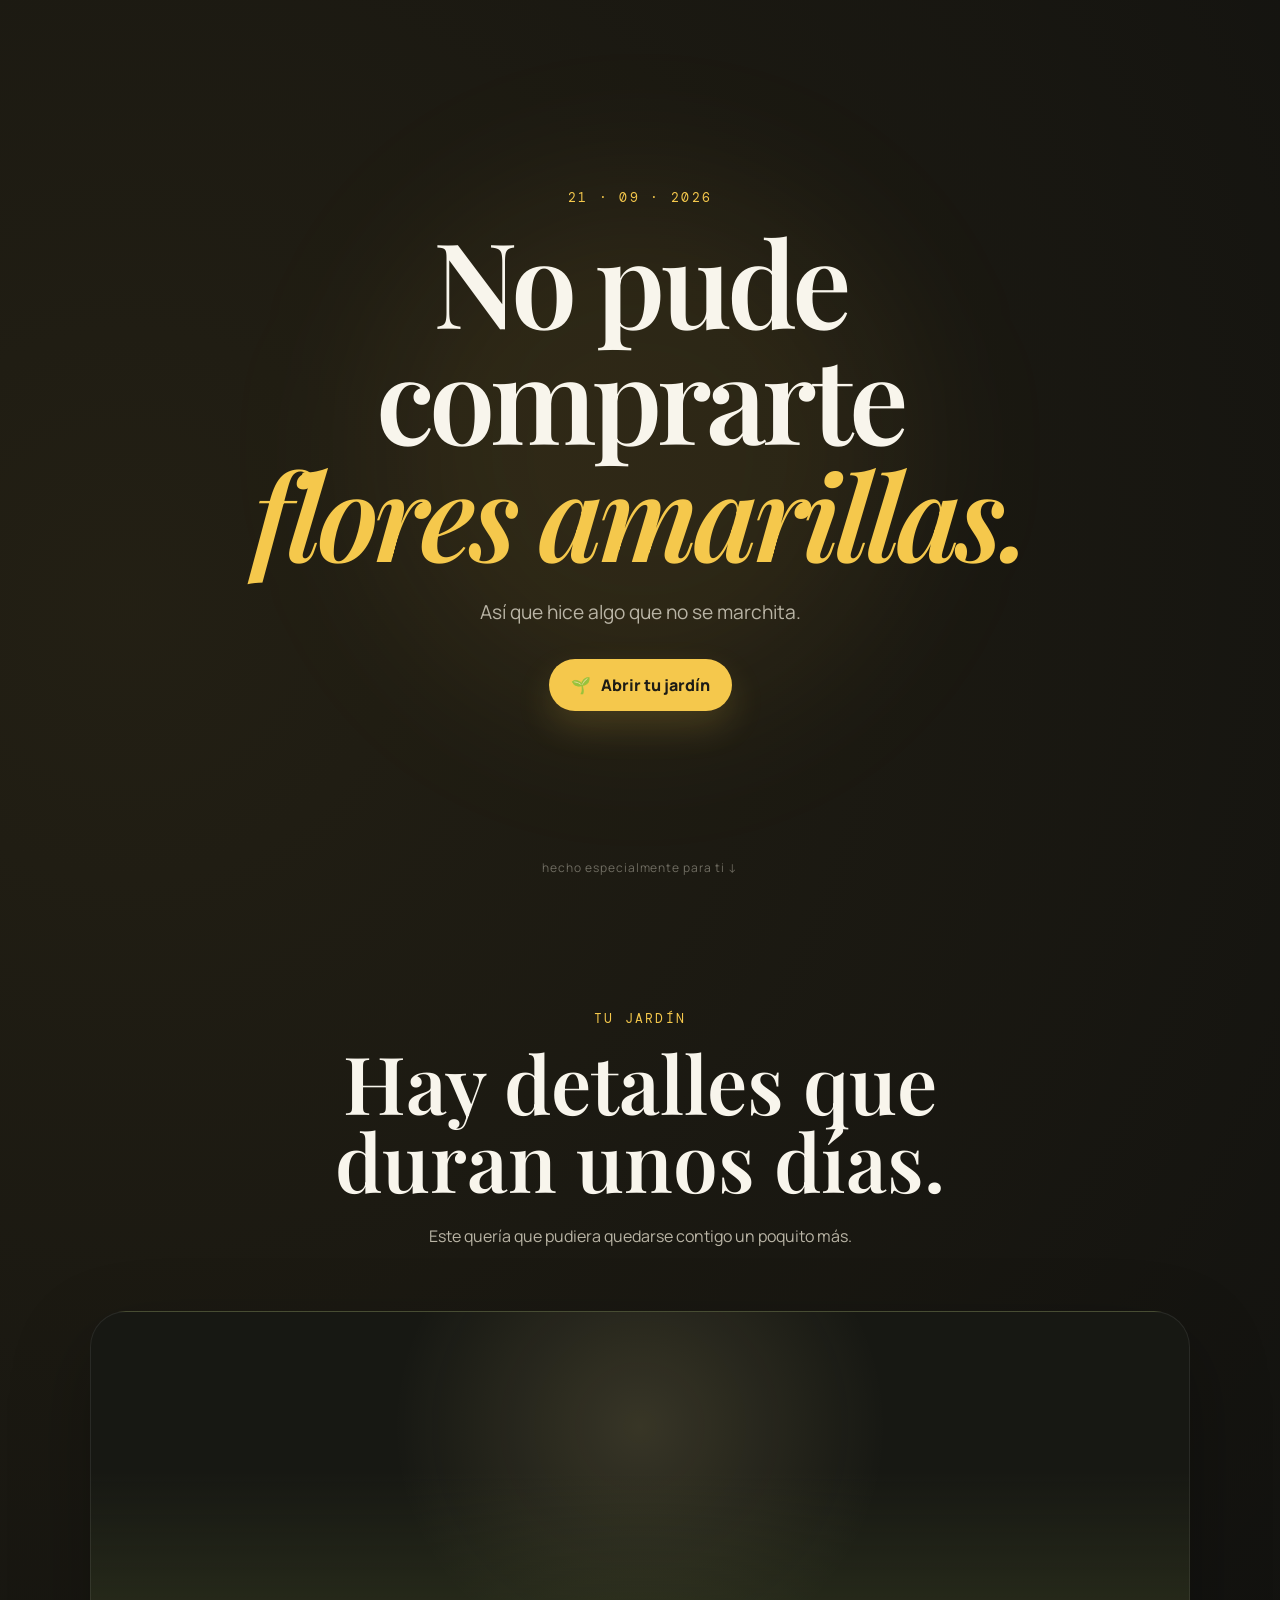
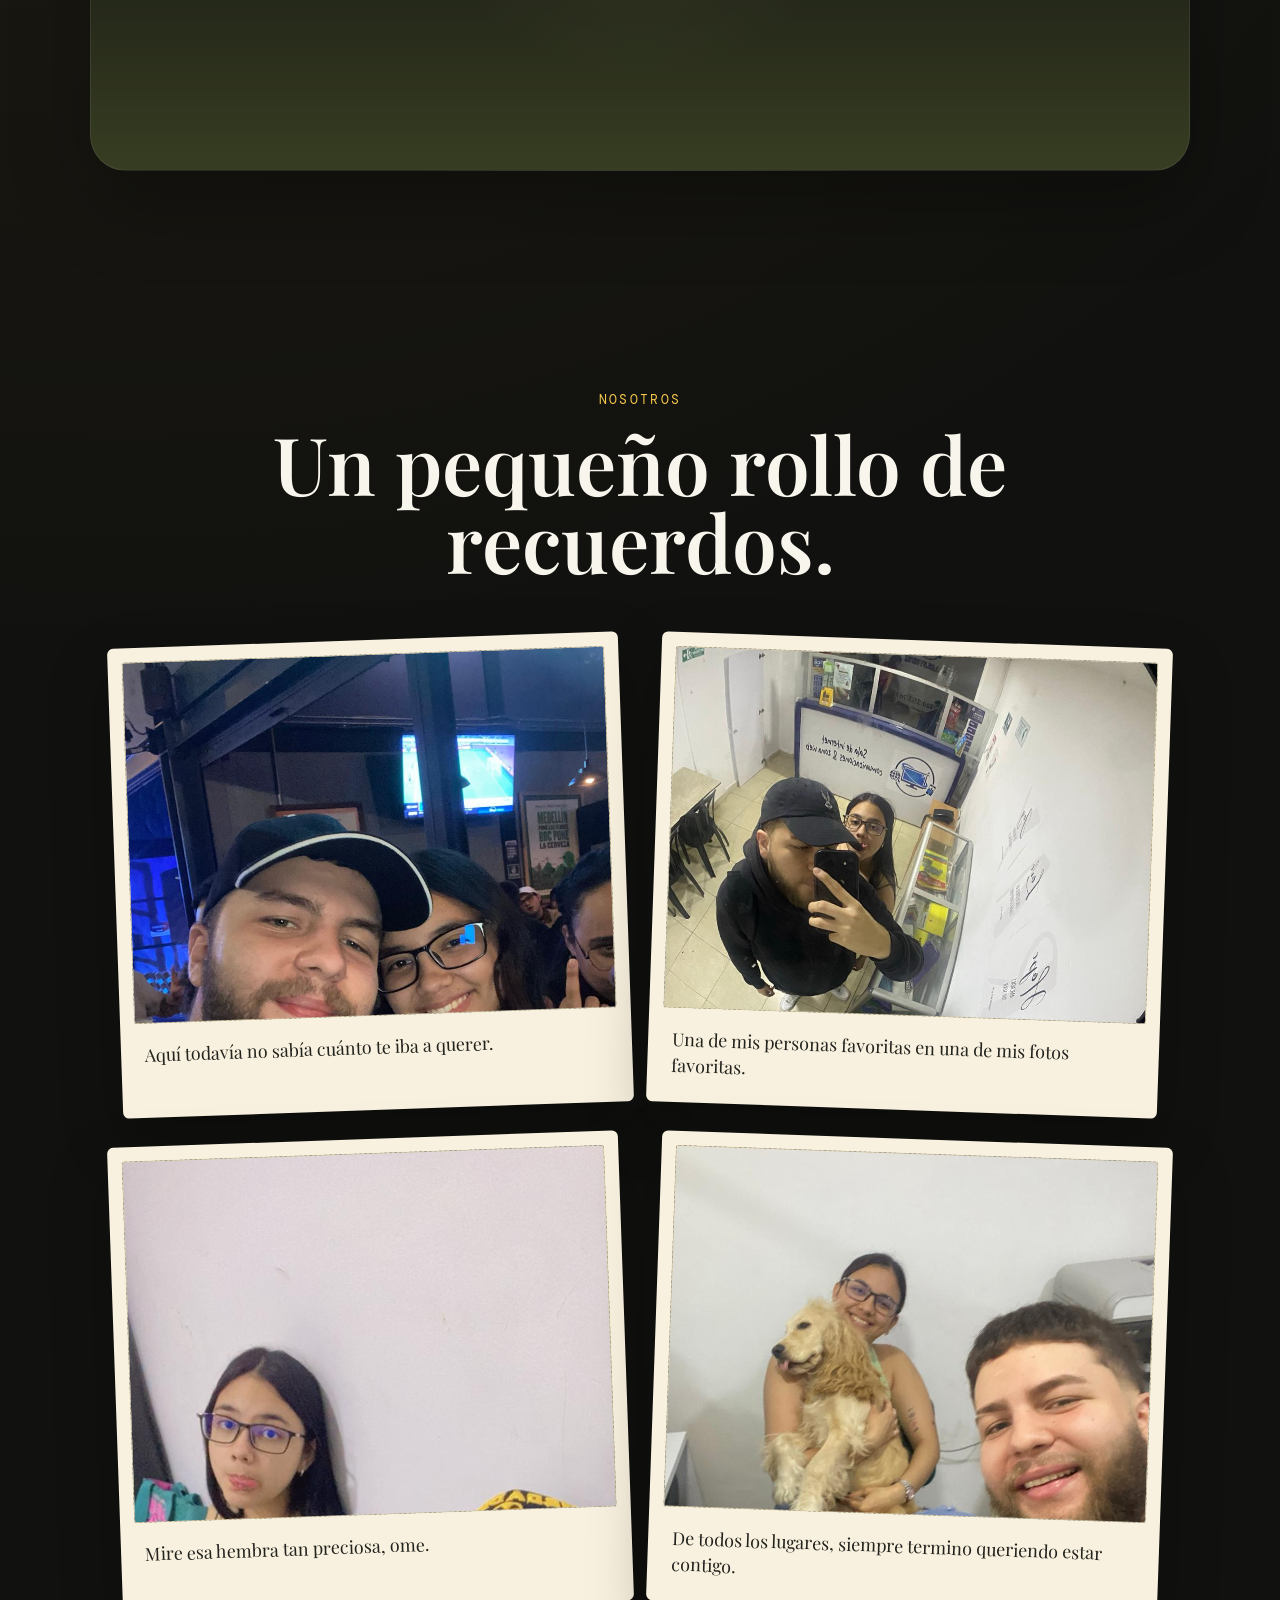
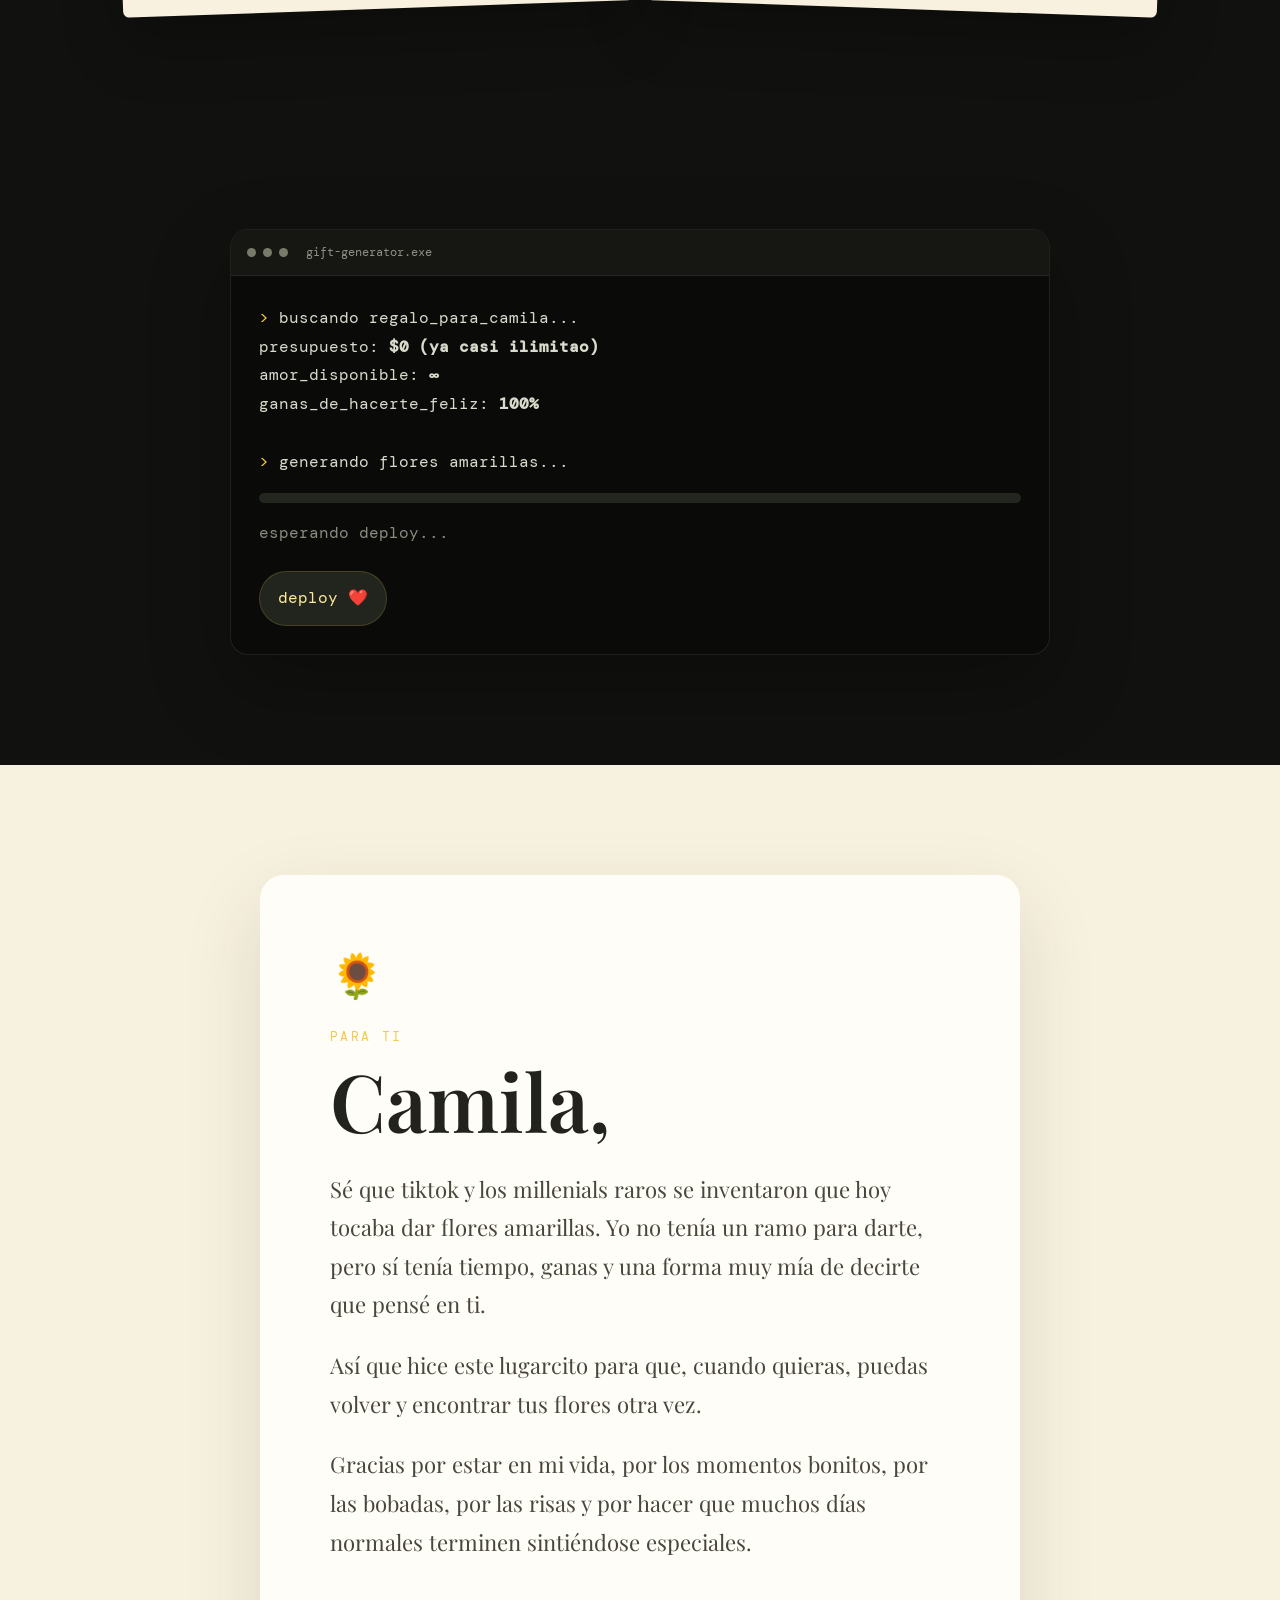
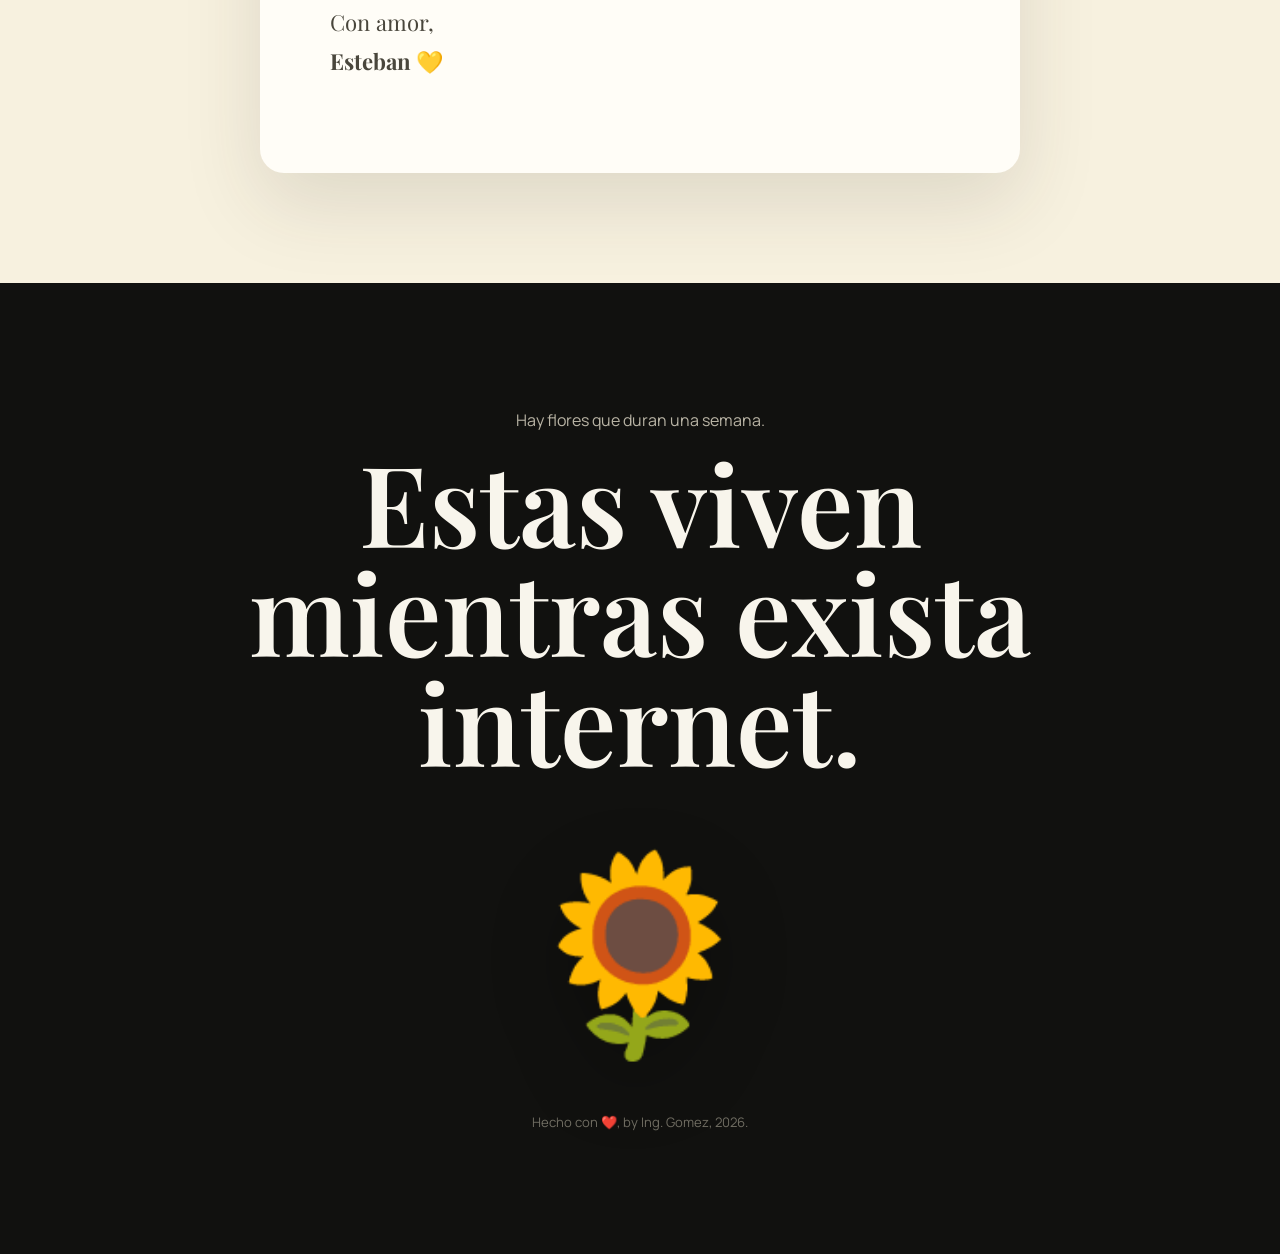
==== camila/index.html @ bd74dd11 "added gift xd" ====
<!DOCTYPE html>
<html lang="es">
<head>
  <meta charset="UTF-8" />
  <meta name="viewport" content="width=device-width, initial-scale=1.0" />
  <meta name="theme-color" content="#121212" />
  <title>Para Mi Amor 🌻</title>
  <meta name="description" content="Un pequeño jardín que nunca se marchita." />
  <link rel="stylesheet" href="./styles.css" />
</head>
<body>
  <main>
    <section class="hero" id="hero">
      <div class="hero__glow"></div>

      <div class="hero__content">
        <p class="eyebrow">21 · 09 · 2026</p>
        <h1>
          No pude comprarte<br />
          <span>flores amarillas.</span>
        </h1>

        <p class="hero__copy">
          Así que hice algo que no se marchita.
        </p>

        <button class="primary-button" id="openGardenButton">
          <span>🌱</span>
          Abrir tu jardín
        </button>
      </div>

      <div class="scroll-hint">hecho especialmente para ti ↓</div>
    </section>

    <section class="garden-section hidden-section" id="gardenSection">
      <div class="section-heading">
        <p class="eyebrow">TU JARDÍN</p>
        <h2>Hay detalles que duran unos días.</h2>
        <p>Este quería que pudiera quedarse contigo un poquito más.</p>
      </div>

      <div class="garden" id="garden"></div>
    </section>

    <section class="gallery-section hidden-section">
      <div class="section-heading">
        <p class="eyebrow">NOSOTROS</p>
        <h2>Un pequeño rollo de recuerdos.</h2>
      </div>

      <div class="photo-grid">
        <article class="polaroid tilt-left">
          <div class="photo-placeholder">
            <img src="./images/WhatsApp Image 2026-09-21 at 19.31.18 (7).jpeg" alt="Camila y Esteban">
          </div>
          <p>Aquí todavía no sabía cuánto te iba a querer.</p>
        </article>

        <article class="polaroid tilt-right">
          <div class="photo-placeholder">
            <img src="./images/WhatsApp Image 2026-09-21 at 19.31.18 (2).jpeg" alt="Camila y Esteban">
          </div>
          <p>Una de mis personas favoritas en una de mis fotos favoritas.</p>
        </article>

        <article class="polaroid tilt-left">
          <div class="photo-placeholder">

            <img src="./images/WhatsApp Image 2026-09-21 at 19.31.18.jpeg" alt="Camila y Esteban">
          </div>
          <p>Mire esa hembra tan preciosa, ome.</p>
        </article>

        <article class="polaroid tilt-right">
          <div class="photo-placeholder">
            <img src="./images/WhatsApp Image 2026-09-21 at 19.31.18 (4).jpeg" alt="Camila y Esteban">
          </div>
          <p>De todos los lugares, siempre termino queriendo estar contigo.</p>
        </article>
      </div>
    </section>

    <section class="terminal-section hidden-section">
      <div class="terminal-card">
        <div class="terminal-bar">
          <div class="terminal-dots">
            <span></span><span></span><span></span>
          </div>
          <p>gift-generator.exe</p>
        </div>

        <div class="terminal-body">
          <p><span class="prompt">&gt;</span> buscando regalo_para_camila...</p>
          <p>presupuesto: <strong>$0 (ya casi ilimitao)</strong></p>
          <p>amor_disponible: <strong>∞</strong></p>
          <p>ganas_de_hacerte_feliz: <strong>100%</strong></p>
          <br />
          <p><span class="prompt">&gt;</span> generando flores amarillas...</p>

          <div class="progress-track">
            <div class="progress-bar" id="progressBar"></div>
          </div>

          <p id="terminalResult" class="terminal-result">esperando deploy...</p>

          <button class="deploy-button" id="deployButton">deploy ❤️</button>
        </div>
      </div>
    </section>

    <section class="letter-section hidden-section">
      <div class="letter">
        <span class="letter__flower">🌻</span>
        <p class="eyebrow">PARA TI</p>
        <h2>Camila,</h2>

        <p>
          Sé que tiktok y los millenials raros se inventaron que hoy tocaba dar flores amarillas.
          Yo no tenía un ramo para darte, pero sí tenía tiempo, ganas
          y una forma muy mía de decirte que pensé en ti.
        </p>

        <p>
          Así que hice este lugarcito para que, cuando quieras,
          puedas volver y encontrar tus flores otra vez.
        </p>

        <p>
          Gracias por estar en mi vida, por los momentos bonitos,
          por las bobadas, por las risas y por hacer que muchos días
          normales terminen sintiéndose especiales.
        </p>

        <p class="letter__ending">
          Con amor,<br />
          <strong>Esteban 💛</strong>
        </p>
      </div>
    </section>

    <section class="final-section hidden-section" id="finalSection">
      <div class="final-card">
        <p>Hay flores que duran una semana.</p>
        <h2>Estas viven mientras exista internet.</h2>
        <div class="giant-flower">🌻</div>
        <p class="final-small">
          Hecho con ❤️, by Ing. Gomez, 2026. <br />
        </p>
      </div>
    </section>
  </main>

  <div class="petal-layer" id="petalLayer" aria-hidden="true"></div>

  <script src="./script.js"></script>
</body>
</html>
---- camila/styles.css ----
@import url("https://fonts.googleapis.com/css2?family=DM+Mono:wght@300;400;500&family=Playfair+Display:ital,wght@0,600;1,600&family=Manrope:wght@400;500;600;700&display=swap");

:root {
  --background: #11110f;
  --surface: #191915;
  --cream: #f7f1df;
  --yellow: #f5c84c;
  --yellow-soft: #ffe89c;
  --olive: #5d6340;
  --text: #f8f5ec;
  --muted: #b9b4a5;
  --dark-text: #23231e;
  --border: rgba(255, 255, 255, 0.08);
  --shadow: 0 30px 80px rgba(0, 0, 0, 0.28);
}

* {
  box-sizing: border-box;
}

html {
  scroll-behavior: smooth;
}

body {
  margin: 0;
  background:
    radial-gradient(circle at 10% 10%, rgba(245, 200, 76, 0.08), transparent 30%),
    var(--background);
  color: var(--text);
  font-family: "Manrope", sans-serif;
  overflow-x: hidden;
}

button,
input,
textarea {
  font: inherit;
}

button {
  cursor: pointer;
}

main {
  width: 100%;
}

section {
  position: relative;
}

.hero {
  min-height: 100svh;
  display: grid;
  place-items: center;
  padding: 32px 20px;
  overflow: hidden;
}

.hero__glow {
  position: absolute;
  width: 520px;
  height: 520px;
  border-radius: 50%;
  background: rgba(245, 200, 76, 0.08);
  filter: blur(80px);
  animation: pulseGlow 5s ease-in-out infinite;
}

.hero__content {
  position: relative;
  z-index: 2;
  width: min(850px, 100%);
  text-align: center;
}

.eyebrow {
  margin: 0 0 16px;
  font-family: "DM Mono", monospace;
  font-size: 0.8rem;
  letter-spacing: 0.18em;
  color: var(--yellow);
}

.hero h1,
.section-heading h2,
.letter h2,
.final-card h2 {
  margin: 0;
  font-family: "Playfair Display", serif;
  font-weight: 600;
  line-height: 0.98;
}

.hero h1 {
  font-size: clamp(3.1rem, 11vw, 7.4rem);
  letter-spacing: -0.04em;
}

.hero h1 span {
  color: var(--yellow);
  font-style: italic;
}

.hero__copy {
  max-width: 540px;
  margin: 28px auto 34px;
  color: var(--muted);
  font-size: clamp(1rem, 2.4vw, 1.2rem);
}

.primary-button,
.deploy-button {
  border: 0;
  border-radius: 999px;
  transition: transform 180ms ease, box-shadow 180ms ease;
}

.primary-button {
  display: inline-flex;
  align-items: center;
  gap: 10px;
  padding: 15px 22px;
  background: var(--yellow);
  color: #1d1c16;
  font-weight: 800;
  box-shadow: 0 16px 35px rgba(245, 200, 76, 0.16);
}

.primary-button:hover,
.deploy-button:hover {
  transform: translateY(-2px);
}

.scroll-hint {
  position: absolute;
  bottom: 24px;
  left: 50%;
  transform: translateX(-50%);
  width: max-content;
  font-size: 0.75rem;
  color: #6f6c61;
  letter-spacing: 0.08em;
}

.hidden-section {
  opacity: 0;
  transform: translateY(30px);
  transition: opacity 900ms ease, transform 900ms ease;
}

.hidden-section.visible {
  opacity: 1;
  transform: translateY(0);
}

.garden-section,
.gallery-section,
.terminal-section,
.letter-section,
.final-section {
  padding: 110px 20px;
}

.section-heading {
  width: min(760px, 100%);
  margin: 0 auto 60px;
  text-align: center;
}

.section-heading h2 {
  font-size: clamp(2.4rem, 7vw, 5rem);
}

.section-heading p:last-child {
  margin: 22px auto 0;
  max-width: 620px;
  color: var(--muted);
  line-height: 1.8;
}

.garden {
  position: relative;
  width: min(1100px, 100%);
  min-height: 460px;
  margin: 0 auto;
  border-radius: 36px;
  overflow: hidden;
  background:
    linear-gradient(to top, rgba(66, 74, 39, 0.75), transparent 65%),
    radial-gradient(circle at center 25%, rgba(255, 232, 156, 0.14), transparent 38%),
    #171813;
  border: 1px solid var(--border);
  box-shadow: var(--shadow);
}

.flower {
  position: absolute;
  bottom: -18px;
  display: flex;
  flex-direction: column;
  align-items: center;
  transform-origin: bottom center;
  animation: flowerRise 1.1s cubic-bezier(0.18, 0.89, 0.32, 1.28) both;
}

.flower__head {
  font-size: clamp(2rem, 5vw, 4rem);
  filter: drop-shadow(0 10px 12px rgba(0, 0, 0, 0.25));
  animation: sway 3.5s ease-in-out infinite;
}

.flower__stem {
  width: 4px;
  height: var(--stem-height);
  margin-top: -7px;
  border-radius: 999px;
  background: linear-gradient(#768347, #3f4927);
}

.photo-grid {
  width: min(1050px, 100%);
  margin: 0 auto;
  display: grid;
  grid-template-columns: repeat(2, minmax(0, 1fr));
  gap: 28px;
}

.polaroid {
  background: #f8f1df;
  color: var(--dark-text);
  padding: 14px 14px 24px;
  border-radius: 6px;
  box-shadow: 0 25px 60px rgba(0, 0, 0, 0.25);
  transition: transform 220ms ease;
}

.polaroid:hover {
  transform: rotate(0deg) translateY(-7px);
}

.tilt-left {
  transform: rotate(-2deg);
}

.tilt-right {
  transform: rotate(2deg);
}

.photo-placeholder {
  aspect-ratio: 4 / 3;
  display: grid;
  place-items: center;
  background:
    linear-gradient(135deg, rgba(245, 200, 76, 0.23), rgba(106, 112, 72, 0.16)),
    #ded8ca;
  border-radius: 3px;
  border: 1px dashed rgba(35, 35, 30, 0.25);
  overflow: hidden;
}

.photo-placeholder span {
  font-family: "DM Mono", monospace;
  color: rgba(35, 35, 30, 0.55);
}

.photo-placeholder img {
  width: 100%;
  height: 100%;
  object-fit: cover;
  display: block;
}

.polaroid p {
  margin: 18px 10px 0;
  font-family: "Playfair Display", serif;
  font-size: 1.12rem;
  line-height: 1.45;
}

.terminal-card {
  width: min(820px, 100%);
  margin: 0 auto;
  border: 1px solid rgba(255, 255, 255, 0.09);
  border-radius: 18px;
  overflow: hidden;
  background: #0a0b09;
  box-shadow: var(--shadow);
}

.terminal-bar {
  min-height: 46px;
  display: flex;
  align-items: center;
  gap: 18px;
  padding: 0 16px;
  background: #161713;
  border-bottom: 1px solid rgba(255, 255, 255, 0.07);
}

.terminal-bar p {
  margin: 0;
  font-family: "DM Mono", monospace;
  font-size: 0.75rem;
  color: #8f9187;
}

.terminal-dots {
  display: flex;
  gap: 7px;
}

.terminal-dots span {
  width: 9px;
  height: 9px;
  border-radius: 50%;
  background: #767a69;
}

.terminal-body {
  padding: 28px;
  font-family: "DM Mono", monospace;
  font-size: clamp(0.78rem, 2.4vw, 1rem);
  line-height: 1.8;
  color: #d8dbcb;
}

.terminal-body p {
  margin: 0;
}

.prompt {
  color: var(--yellow);
}

.progress-track {
  width: 100%;
  height: 10px;
  margin: 16px 0;
  border-radius: 999px;
  background: #23251f;
  overflow: hidden;
}

.progress-bar {
  width: 0;
  height: 100%;
  border-radius: inherit;
  background: linear-gradient(90deg, #9da84d, var(--yellow));
  transition: width 1.6s cubic-bezier(0.22, 1, 0.36, 1);
}

.terminal-result {
  color: #888c7d;
}

.deploy-button {
  margin-top: 24px;
  padding: 12px 18px;
  background: #22251d;
  color: var(--yellow-soft);
  border: 1px solid rgba(245, 200, 76, 0.18);
  font-family: "DM Mono", monospace;
}

.letter-section {
  background: var(--cream);
  color: var(--dark-text);
}

.letter {
  width: min(760px, 100%);
  margin: 0 auto;
  padding: clamp(34px, 7vw, 70px);
  border-radius: 24px;
  background: #fffdf7;
  box-shadow: 0 30px 80px rgba(53, 50, 40, 0.13);
}

.letter__flower {
  display: inline-block;
  font-size: 2.7rem;
  margin-bottom: 24px;
}

.letter h2 {
  margin-bottom: 30px;
  font-size: clamp(3rem, 8vw, 5rem);
}

.letter p:not(.eyebrow) {
  font-family: "Playfair Display", serif;
  font-size: clamp(1.15rem, 3vw, 1.38rem);
  line-height: 1.75;
  color: #49463c;
}

.letter__ending {
  margin-top: 42px;
}

.final-section {
  min-height: 85svh;
  display: grid;
  place-items: center;
}

.final-card {
  width: min(900px, 100%);
  text-align: center;
}

.final-card > p:first-child {
  color: var(--muted);
}

.final-card h2 {
  margin: 14px auto 0;
  max-width: 800px;
  font-size: clamp(3rem, 9vw, 7rem);
}

.giant-flower {
  margin-top: 40px;
  font-size: clamp(6rem, 20vw, 12rem);
  animation: sway 4s ease-in-out infinite;
  filter: drop-shadow(0 24px 35px rgba(0, 0, 0, 0.28));
}

.final-small {
  margin-top: 34px;
  color: #716e63;
  font-size: 0.82rem;
}

.petal-layer {
  position: fixed;
  inset: 0;
  pointer-events: none;
  overflow: hidden;
  z-index: 999;
}

.petal {
  position: absolute;
  top: -40px;
  font-size: 1.5rem;
  animation: petalFall linear forwards;
}

@keyframes pulseGlow {
  0%, 100% {
    transform: scale(0.95);
    opacity: 0.75;
  }
  50% {
    transform: scale(1.08);
    opacity: 1;
  }
}

@keyframes flowerRise {
  from {
    transform: translateY(90px) scale(0.4);
    opacity: 0;
  }
  to {
    transform: translateY(0) scale(1);
    opacity: 1;
  }
}

@keyframes sway {
  0%, 100% {
    transform: rotate(-2deg);
  }
  50% {
    transform: rotate(3deg);
  }
}

@keyframes petalFall {
  0% {
    transform: translate3d(0, -10vh, 0) rotate(0deg);
    opacity: 0;
  }
  10% {
    opacity: 1;
  }
  100% {
    transform: translate3d(var(--drift), 110vh, 0) rotate(520deg);
    opacity: 0;
  }
}

@media (max-width: 720px) {
  .garden-section,
  .gallery-section,
  .terminal-section,
  .letter-section,
  .final-section {
    padding: 82px 16px;
  }

  .photo-grid {
    grid-template-columns: 1fr;
  }

  .garden {
    min-height: 390px;
    border-radius: 24px;
  }

  .letter {
    border-radius: 18px;
  }
}
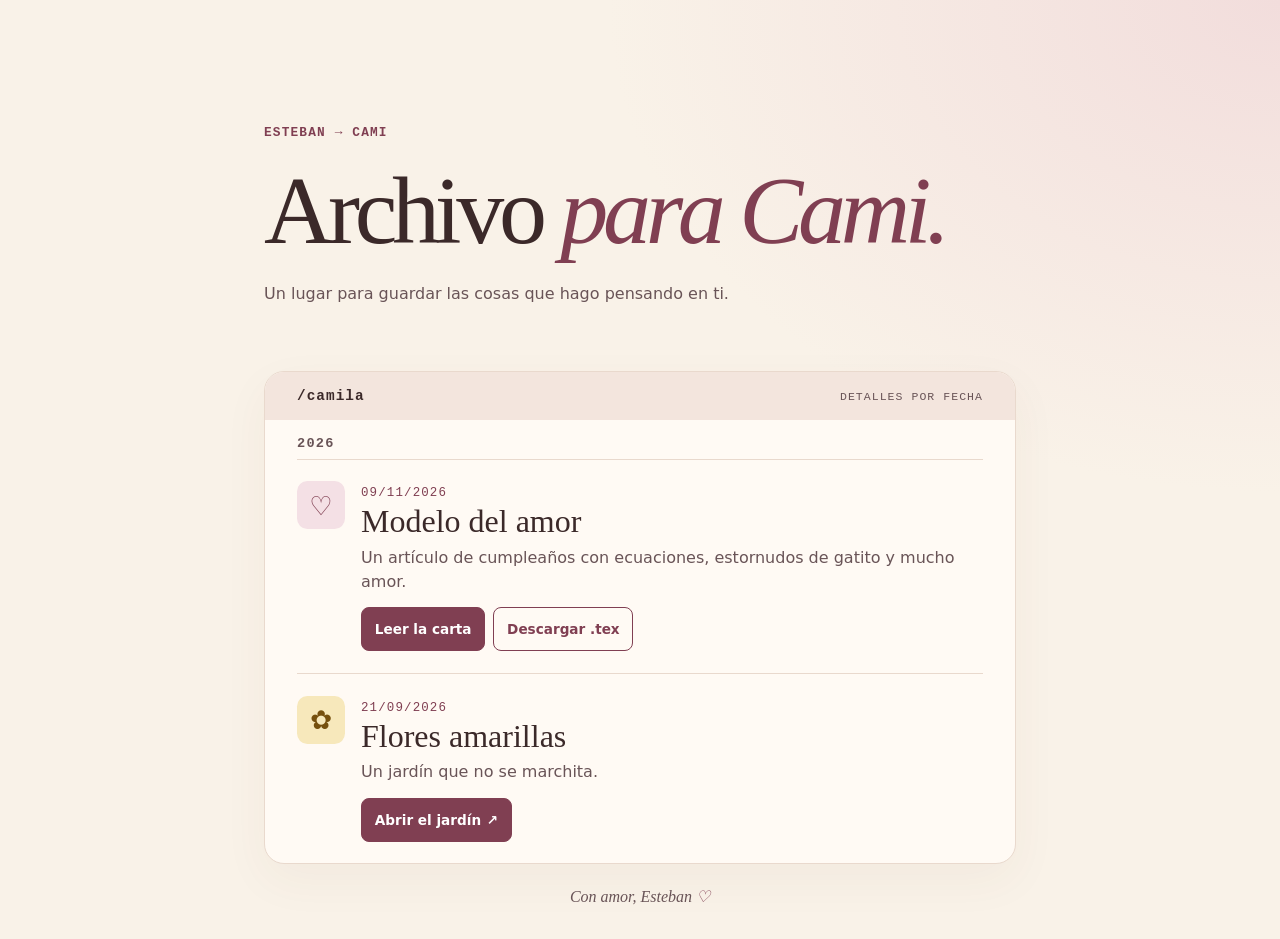
==== commit d7ccf9cf: "Create Camila gift archive and publish birthday letter" ====
--- a/camila/index.html
+++ b/camila/index.html
@@ -1,158 +1,56 @@
-<!DOCTYPE html>
+<!doctype html>
 <html lang="es">
 <head>
-  <meta charset="UTF-8" />
-  <meta name="viewport" content="width=device-width, initial-scale=1.0" />
-  <meta name="theme-color" content="#121212" />
-  <title>Para Mi Amor 🌻</title>
-  <meta name="description" content="Un pequeño jardín que nunca se marchita." />
-  <link rel="stylesheet" href="./styles.css" />
+  <meta charset="utf-8">
+  <meta name="viewport" content="width=device-width, initial-scale=1">
+  <meta name="theme-color" content="#f9f2e8">
+  <meta name="description" content="Un archivo de detalles para Cami.">
+  <title>Archivo para Cami</title>
+  <link rel="stylesheet" href="./styles.css">
 </head>
 <body>
-  <main>
-    <section class="hero" id="hero">
-      <div class="hero__glow"></div>
+  <main class="archive">
+    <header class="intro">
+      <p class="eyebrow">ESTEBAN → CAMI</p>
+      <h1>Archivo <em>para Cami.</em></h1>
+      <p class="subtitle">Un lugar para guardar las cosas que hago pensando en ti.</p>
+    </header>
 
-      <div class="hero__content">
-        <p class="eyebrow">21 · 09 · 2026</p>
-        <h1>
-          No pude comprarte<br />
-          <span>flores amarillas.</span>
-        </h1>
-
-        <p class="hero__copy">
-          Así que hice algo que no se marchita.
-        </p>
-
-        <button class="primary-button" id="openGardenButton">
-          <span>🌱</span>
-          Abrir tu jardín
-        </button>
-      </div>
-
-      <div class="scroll-hint">hecho especialmente para ti ↓</div>
+    <section class="directory" aria-labelledby="directory-heading">
+      <header class="directory-header">
+        <h2 id="directory-heading">/camila</h2>
+        <span>DETALLES POR FECHA</span>
+      </header>
+      <section class="year" aria-labelledby="year-2026">
+        <h3 id="year-2026">2026</h3>
+        <ol>
+          <li class="entry">
+            <span class="entry-icon birthday" aria-hidden="true">♡</span>
+            <div class="entry-info">
+              <time datetime="2026-11-09">09/11/2026</time>
+              <h4>Modelo del amor</h4>
+              <p>Un artículo de cumpleaños con ecuaciones, estornudos de gatito y mucho amor.</p>
+              <div class="actions">
+                <a class="button" href="./birthday/2026-11-09/Modelo_del_Amor_Cami.pdf">Leer la carta</a>
+                <a class="button secondary" href="./birthday/2026-11-09/Modelo_del_Amor_Cami.tex" download>Descargar .tex</a>
+              </div>
+            </div>
+          </li>
+          <li class="entry">
+            <span class="entry-icon flowers" aria-hidden="true">✿</span>
+            <div class="entry-info">
+              <time datetime="2026-09-21">21/09/2026</time>
+              <h4>Flores amarillas</h4>
+              <p>Un jardín que no se marchita.</p>
+              <div class="actions">
+                <a class="button" href="./yellowFlowers/2026-09-21/">Abrir el jardín <span aria-hidden="true">↗</span></a>
+              </div>
+            </div>
+          </li>
+        </ol>
+      </section>
     </section>
-
-    <section class="garden-section hidden-section" id="gardenSection">
-      <div class="section-heading">
-        <p class="eyebrow">TU JARDÍN</p>
-        <h2>Hay detalles que duran unos días.</h2>
-        <p>Este quería que pudiera quedarse contigo un poquito más.</p>
-      </div>
-
-      <div class="garden" id="garden"></div>
-    </section>
-
-    <section class="gallery-section hidden-section">
-      <div class="section-heading">
-        <p class="eyebrow">NOSOTROS</p>
-        <h2>Un pequeño rollo de recuerdos.</h2>
-      </div>
-
-      <div class="photo-grid">
-        <article class="polaroid tilt-left">
-          <div class="photo-placeholder">
-            <img src="./images/WhatsApp Image 2026-09-21 at 19.31.18 (7).jpeg" alt="Camila y Esteban">
-          </div>
-          <p>Aquí todavía no sabía cuánto te iba a querer.</p>
-        </article>
-
-        <article class="polaroid tilt-right">
-          <div class="photo-placeholder">
-            <img src="./images/WhatsApp Image 2026-09-21 at 19.31.18 (2).jpeg" alt="Camila y Esteban">
-          </div>
-          <p>Una de mis personas favoritas en una de mis fotos favoritas.</p>
-        </article>
-
-        <article class="polaroid tilt-left">
-          <div class="photo-placeholder">
-
-            <img src="./images/WhatsApp Image 2026-09-21 at 19.31.18.jpeg" alt="Camila y Esteban">
-          </div>
-          <p>Mire esa hembra tan preciosa, ome.</p>
-        </article>
-
-        <article class="polaroid tilt-right">
-          <div class="photo-placeholder">
-            <img src="./images/WhatsApp Image 2026-09-21 at 19.31.18 (4).jpeg" alt="Camila y Esteban">
-          </div>
-          <p>De todos los lugares, siempre termino queriendo estar contigo.</p>
-        </article>
-      </div>
-    </section>
-
-    <section class="terminal-section hidden-section">
-      <div class="terminal-card">
-        <div class="terminal-bar">
-          <div class="terminal-dots">
-            <span></span><span></span><span></span>
-          </div>
-          <p>gift-generator.exe</p>
-        </div>
-
-        <div class="terminal-body">
-          <p><span class="prompt">&gt;</span> buscando regalo_para_camila...</p>
-          <p>presupuesto: <strong>$0 (ya casi ilimitao)</strong></p>
-          <p>amor_disponible: <strong>∞</strong></p>
-          <p>ganas_de_hacerte_feliz: <strong>100%</strong></p>
-          <br />
-          <p><span class="prompt">&gt;</span> generando flores amarillas...</p>
-
-          <div class="progress-track">
-            <div class="progress-bar" id="progressBar"></div>
-          </div>
-
-          <p id="terminalResult" class="terminal-result">esperando deploy...</p>
-
-          <button class="deploy-button" id="deployButton">deploy ❤️</button>
-        </div>
-      </div>
-    </section>
-
-    <section class="letter-section hidden-section">
-      <div class="letter">
-        <span class="letter__flower">🌻</span>
-        <p class="eyebrow">PARA TI</p>
-        <h2>Camila,</h2>
-
-        <p>
-          Sé que tiktok y los millenials raros se inventaron que hoy tocaba dar flores amarillas.
-          Yo no tenía un ramo para darte, pero sí tenía tiempo, ganas
-          y una forma muy mía de decirte que pensé en ti.
-        </p>
-
-        <p>
-          Así que hice este lugarcito para que, cuando quieras,
-          puedas volver y encontrar tus flores otra vez.
-        </p>
-
-        <p>
-          Gracias por estar en mi vida, por los momentos bonitos,
-          por las bobadas, por las risas y por hacer que muchos días
-          normales terminen sintiéndose especiales.
-        </p>
-
-        <p class="letter__ending">
-          Con amor,<br />
-          <strong>Esteban 💛</strong>
-        </p>
-      </div>
-    </section>
-
-    <section class="final-section hidden-section" id="finalSection">
-      <div class="final-card">
-        <p>Hay flores que duran una semana.</p>
-        <h2>Estas viven mientras exista internet.</h2>
-        <div class="giant-flower">🌻</div>
-        <p class="final-small">
-          Hecho con ❤️, by Ing. Gomez, 2026. <br />
-        </p>
-      </div>
-    </section>
+    <footer>Con amor, Esteban <span aria-hidden="true">♡</span></footer>
   </main>
-
-  <div class="petal-layer" id="petalLayer" aria-hidden="true"></div>
-
-  <script src="./script.js"></script>
 </body>
 </html>
--- a/camila/styles.css
+++ b/camila/styles.css
@@ -1,518 +1,115 @@
-@import url("https://fonts.googleapis.com/css2?family=DM+Mono:wght@300;400;500&family=Playfair+Display:ital,wght@0,600;1,600&family=Manrope:wght@400;500;600;700&display=swap");
-
 :root {
-  --background: #11110f;
-  --surface: #191915;
-  --cream: #f7f1df;
-  --yellow: #f5c84c;
-  --yellow-soft: #ffe89c;
-  --olive: #5d6340;
-  --text: #f8f5ec;
-  --muted: #b9b4a5;
-  --dark-text: #23231e;
-  --border: rgba(255, 255, 255, 0.08);
-  --shadow: 0 30px 80px rgba(0, 0, 0, 0.28);
+  color-scheme: light;
+  font-family: system-ui, sans-serif;
+  color: #3b2929;
+  background: #f9f2e8;
+  --accent: #803f52;
+  --muted: #695457;
+  --line: #e9d9cd;
 }
 
-* {
-  box-sizing: border-box;
-}
-
-html {
-  scroll-behavior: smooth;
-}
+* { box-sizing: border-box; }
 
 body {
   margin: 0;
-  background:
-    radial-gradient(circle at 10% 10%, rgba(245, 200, 76, 0.08), transparent 30%),
-    var(--background);
-  color: var(--text);
-  font-family: "Manrope", sans-serif;
-  overflow-x: hidden;
+  background: radial-gradient(ellipse at top right, #f2dddc, transparent 42rem);
 }
 
-button,
-input,
-textarea {
-  font: inherit;
+.archive {
+  max-width: 53rem;
+  margin: auto;
+  padding: clamp(3rem, 9vw, 7rem) clamp(1rem, 5vw, 3rem) 2rem;
 }
 
-button {
-  cursor: pointer;
+.intro { margin-bottom: clamp(2rem, 6vw, 4rem); }
+
+.eyebrow,
+.directory-header,
+time,
+.year h3 {
+  font-family: ui-monospace, Consolas, monospace;
+  letter-spacing: .09em;
 }
 
-main {
-  width: 100%;
+.eyebrow, time { color: var(--accent); }
+.eyebrow { font-size: .8rem; font-weight: 700; }
+
+h1 {
+  margin: .25em 0;
+  font: 400 clamp(2.8rem, 9vw, 6rem)/.98 Georgia, serif;
+  letter-spacing: -.055em;
 }
 
-section {
-  position: relative;
+h1 em { color: var(--accent); }
+
+.subtitle { color: var(--muted); line-height: 1.55; }
+
+.directory {
+  overflow: hidden;
+  border: 1px solid var(--line);
+  border-radius: 1.25rem;
+  background: #fffaf4;
+  box-shadow: 0 1rem 3rem #663e2b0c;
 }
 
-.hero {
-  min-height: 100svh;
+.directory-header {
+  display: flex;
+  align-items: baseline;
+  flex-wrap: wrap;
+  gap: .4rem 1rem;
+  justify-content: space-between;
+  padding: 1rem clamp(1rem, 4vw, 2rem);
+  background: #f3e5dd;
+  color: var(--muted);
+  font-size: .72rem;
+}
+
+.directory-header h2 { margin: 0; font-size: .9rem; color: #3b2929; }
+.year { padding: 1rem clamp(1rem, 4vw, 2rem) 0; }
+.year h3 { margin: 0; color: var(--muted); font-size: .85rem; }
+.year ol { list-style: none; padding: 0; margin: .5rem 0 0; }
+
+.entry {
+  display: grid;
+  grid-template-columns: auto minmax(0, 1fr);
+  gap: clamp(.65rem, 3vw, 1rem);
+  padding: 1.35rem 0;
+  border-top: 1px solid var(--line);
+}
+
+.entry-icon {
   display: grid;
   place-items: center;
-  padding: 32px 20px;
-  overflow: hidden;
+  width: clamp(2rem, 8vw, 3rem);
+  aspect-ratio: 1;
+  border-radius: .65rem;
+  font-size: clamp(1.2rem, 4vw, 1.65rem);
 }
 
-.hero__glow {
-  position: absolute;
-  width: 520px;
-  height: 520px;
-  border-radius: 50%;
-  background: rgba(245, 200, 76, 0.08);
-  filter: blur(80px);
-  animation: pulseGlow 5s ease-in-out infinite;
+.birthday { background: #f4e0e5; color: #803f52; }
+.flowers { background: #f7e8bb; color: #76500e; }
+time { font-size: .78rem; }
+.entry h4 { font: 400 clamp(1.55rem, 5vw, 2rem)/1.1 Georgia, serif; margin: .25rem 0; }
+.entry p { color: var(--muted); margin: .4rem 0 .85rem; line-height: 1.5; }
+.actions { display: flex; flex-wrap: wrap; gap: .5rem; }
+
+.button {
+  display: inline-flex;
+  align-items: center;
+  gap: .4em;
+  min-height: 2.75rem;
+  padding: .45rem .8rem;
+  border: 1px solid var(--accent);
+  border-radius: .5rem;
+  background: var(--accent);
+  color: white;
+  font-size: .85rem;
+  font-weight: 650;
+  text-decoration: none;
 }
 
-.hero__content {
-  position: relative;
-  z-index: 2;
-  width: min(850px, 100%);
-  text-align: center;
-}
-
-.eyebrow {
-  margin: 0 0 16px;
-  font-family: "DM Mono", monospace;
-  font-size: 0.8rem;
-  letter-spacing: 0.18em;
-  color: var(--yellow);
-}
-
-.hero h1,
-.section-heading h2,
-.letter h2,
-.final-card h2 {
-  margin: 0;
-  font-family: "Playfair Display", serif;
-  font-weight: 600;
-  line-height: 0.98;
-}
-
-.hero h1 {
-  font-size: clamp(3.1rem, 11vw, 7.4rem);
-  letter-spacing: -0.04em;
-}
-
-.hero h1 span {
-  color: var(--yellow);
-  font-style: italic;
-}
-
-.hero__copy {
-  max-width: 540px;
-  margin: 28px auto 34px;
-  color: var(--muted);
-  font-size: clamp(1rem, 2.4vw, 1.2rem);
-}
-
-.primary-button,
-.deploy-button {
-  border: 0;
-  border-radius: 999px;
-  transition: transform 180ms ease, box-shadow 180ms ease;
-}
-
-.primary-button {
-  display: inline-flex;
-  align-items: center;
-  gap: 10px;
-  padding: 15px 22px;
-  background: var(--yellow);
-  color: #1d1c16;
-  font-weight: 800;
-  box-shadow: 0 16px 35px rgba(245, 200, 76, 0.16);
-}
-
-.primary-button:hover,
-.deploy-button:hover {
-  transform: translateY(-2px);
-}
-
-.scroll-hint {
-  position: absolute;
-  bottom: 24px;
-  left: 50%;
-  transform: translateX(-50%);
-  width: max-content;
-  font-size: 0.75rem;
-  color: #6f6c61;
-  letter-spacing: 0.08em;
-}
-
-.hidden-section {
-  opacity: 0;
-  transform: translateY(30px);
-  transition: opacity 900ms ease, transform 900ms ease;
-}
-
-.hidden-section.visible {
-  opacity: 1;
-  transform: translateY(0);
-}
-
-.garden-section,
-.gallery-section,
-.terminal-section,
-.letter-section,
-.final-section {
-  padding: 110px 20px;
-}
-
-.section-heading {
-  width: min(760px, 100%);
-  margin: 0 auto 60px;
-  text-align: center;
-}
-
-.section-heading h2 {
-  font-size: clamp(2.4rem, 7vw, 5rem);
-}
-
-.section-heading p:last-child {
-  margin: 22px auto 0;
-  max-width: 620px;
-  color: var(--muted);
-  line-height: 1.8;
-}
-
-.garden {
-  position: relative;
-  width: min(1100px, 100%);
-  min-height: 460px;
-  margin: 0 auto;
-  border-radius: 36px;
-  overflow: hidden;
-  background:
-    linear-gradient(to top, rgba(66, 74, 39, 0.75), transparent 65%),
-    radial-gradient(circle at center 25%, rgba(255, 232, 156, 0.14), transparent 38%),
-    #171813;
-  border: 1px solid var(--border);
-  box-shadow: var(--shadow);
-}
-
-.flower {
-  position: absolute;
-  bottom: -18px;
-  display: flex;
-  flex-direction: column;
-  align-items: center;
-  transform-origin: bottom center;
-  animation: flowerRise 1.1s cubic-bezier(0.18, 0.89, 0.32, 1.28) both;
-}
-
-.flower__head {
-  font-size: clamp(2rem, 5vw, 4rem);
-  filter: drop-shadow(0 10px 12px rgba(0, 0, 0, 0.25));
-  animation: sway 3.5s ease-in-out infinite;
-}
-
-.flower__stem {
-  width: 4px;
-  height: var(--stem-height);
-  margin-top: -7px;
-  border-radius: 999px;
-  background: linear-gradient(#768347, #3f4927);
-}
-
-.photo-grid {
-  width: min(1050px, 100%);
-  margin: 0 auto;
-  display: grid;
-  grid-template-columns: repeat(2, minmax(0, 1fr));
-  gap: 28px;
-}
-
-.polaroid {
-  background: #f8f1df;
-  color: var(--dark-text);
-  padding: 14px 14px 24px;
-  border-radius: 6px;
-  box-shadow: 0 25px 60px rgba(0, 0, 0, 0.25);
-  transition: transform 220ms ease;
-}
-
-.polaroid:hover {
-  transform: rotate(0deg) translateY(-7px);
-}
-
-.tilt-left {
-  transform: rotate(-2deg);
-}
-
-.tilt-right {
-  transform: rotate(2deg);
-}
-
-.photo-placeholder {
-  aspect-ratio: 4 / 3;
-  display: grid;
-  place-items: center;
-  background:
-    linear-gradient(135deg, rgba(245, 200, 76, 0.23), rgba(106, 112, 72, 0.16)),
-    #ded8ca;
-  border-radius: 3px;
-  border: 1px dashed rgba(35, 35, 30, 0.25);
-  overflow: hidden;
-}
-
-.photo-placeholder span {
-  font-family: "DM Mono", monospace;
-  color: rgba(35, 35, 30, 0.55);
-}
-
-.photo-placeholder img {
-  width: 100%;
-  height: 100%;
-  object-fit: cover;
-  display: block;
-}
-
-.polaroid p {
-  margin: 18px 10px 0;
-  font-family: "Playfair Display", serif;
-  font-size: 1.12rem;
-  line-height: 1.45;
-}
-
-.terminal-card {
-  width: min(820px, 100%);
-  margin: 0 auto;
-  border: 1px solid rgba(255, 255, 255, 0.09);
-  border-radius: 18px;
-  overflow: hidden;
-  background: #0a0b09;
-  box-shadow: var(--shadow);
-}
-
-.terminal-bar {
-  min-height: 46px;
-  display: flex;
-  align-items: center;
-  gap: 18px;
-  padding: 0 16px;
-  background: #161713;
-  border-bottom: 1px solid rgba(255, 255, 255, 0.07);
-}
-
-.terminal-bar p {
-  margin: 0;
-  font-family: "DM Mono", monospace;
-  font-size: 0.75rem;
-  color: #8f9187;
-}
-
-.terminal-dots {
-  display: flex;
-  gap: 7px;
-}
-
-.terminal-dots span {
-  width: 9px;
-  height: 9px;
-  border-radius: 50%;
-  background: #767a69;
-}
-
-.terminal-body {
-  padding: 28px;
-  font-family: "DM Mono", monospace;
-  font-size: clamp(0.78rem, 2.4vw, 1rem);
-  line-height: 1.8;
-  color: #d8dbcb;
-}
-
-.terminal-body p {
-  margin: 0;
-}
-
-.prompt {
-  color: var(--yellow);
-}
-
-.progress-track {
-  width: 100%;
-  height: 10px;
-  margin: 16px 0;
-  border-radius: 999px;
-  background: #23251f;
-  overflow: hidden;
-}
-
-.progress-bar {
-  width: 0;
-  height: 100%;
-  border-radius: inherit;
-  background: linear-gradient(90deg, #9da84d, var(--yellow));
-  transition: width 1.6s cubic-bezier(0.22, 1, 0.36, 1);
-}
-
-.terminal-result {
-  color: #888c7d;
-}
-
-.deploy-button {
-  margin-top: 24px;
-  padding: 12px 18px;
-  background: #22251d;
-  color: var(--yellow-soft);
-  border: 1px solid rgba(245, 200, 76, 0.18);
-  font-family: "DM Mono", monospace;
-}
-
-.letter-section {
-  background: var(--cream);
-  color: var(--dark-text);
-}
-
-.letter {
-  width: min(760px, 100%);
-  margin: 0 auto;
-  padding: clamp(34px, 7vw, 70px);
-  border-radius: 24px;
-  background: #fffdf7;
-  box-shadow: 0 30px 80px rgba(53, 50, 40, 0.13);
-}
-
-.letter__flower {
-  display: inline-block;
-  font-size: 2.7rem;
-  margin-bottom: 24px;
-}
-
-.letter h2 {
-  margin-bottom: 30px;
-  font-size: clamp(3rem, 8vw, 5rem);
-}
-
-.letter p:not(.eyebrow) {
-  font-family: "Playfair Display", serif;
-  font-size: clamp(1.15rem, 3vw, 1.38rem);
-  line-height: 1.75;
-  color: #49463c;
-}
-
-.letter__ending {
-  margin-top: 42px;
-}
-
-.final-section {
-  min-height: 85svh;
-  display: grid;
-  place-items: center;
-}
-
-.final-card {
-  width: min(900px, 100%);
-  text-align: center;
-}
-
-.final-card > p:first-child {
-  color: var(--muted);
-}
-
-.final-card h2 {
-  margin: 14px auto 0;
-  max-width: 800px;
-  font-size: clamp(3rem, 9vw, 7rem);
-}
-
-.giant-flower {
-  margin-top: 40px;
-  font-size: clamp(6rem, 20vw, 12rem);
-  animation: sway 4s ease-in-out infinite;
-  filter: drop-shadow(0 24px 35px rgba(0, 0, 0, 0.28));
-}
-
-.final-small {
-  margin-top: 34px;
-  color: #716e63;
-  font-size: 0.82rem;
-}
-
-.petal-layer {
-  position: fixed;
-  inset: 0;
-  pointer-events: none;
-  overflow: hidden;
-  z-index: 999;
-}
-
-.petal {
-  position: absolute;
-  top: -40px;
-  font-size: 1.5rem;
-  animation: petalFall linear forwards;
-}
-
-@keyframes pulseGlow {
-  0%, 100% {
-    transform: scale(0.95);
-    opacity: 0.75;
-  }
-  50% {
-    transform: scale(1.08);
-    opacity: 1;
-  }
-}
-
-@keyframes flowerRise {
-  from {
-    transform: translateY(90px) scale(0.4);
-    opacity: 0;
-  }
-  to {
-    transform: translateY(0) scale(1);
-    opacity: 1;
-  }
-}
-
-@keyframes sway {
-  0%, 100% {
-    transform: rotate(-2deg);
-  }
-  50% {
-    transform: rotate(3deg);
-  }
-}
-
-@keyframes petalFall {
-  0% {
-    transform: translate3d(0, -10vh, 0) rotate(0deg);
-    opacity: 0;
-  }
-  10% {
-    opacity: 1;
-  }
-  100% {
-    transform: translate3d(var(--drift), 110vh, 0) rotate(520deg);
-    opacity: 0;
-  }
-}
-
-@media (max-width: 720px) {
-  .garden-section,
-  .gallery-section,
-  .terminal-section,
-  .letter-section,
-  .final-section {
-    padding: 82px 16px;
-  }
-
-  .photo-grid {
-    grid-template-columns: 1fr;
-  }
-
-  .garden {
-    min-height: 390px;
-    border-radius: 24px;
-  }
-
-  .letter {
-    border-radius: 18px;
-  }
-}
+.button.secondary { background: transparent; color: var(--accent); }
+.button:hover { text-decoration: underline; }
+.button:focus-visible { outline: 2px solid var(--accent); outline-offset: 3px; }
+footer { margin-top: 1.4rem; color: var(--muted); text-align: center; font: italic 1rem Georgia, serif; }
+footer span { color: var(--accent); }
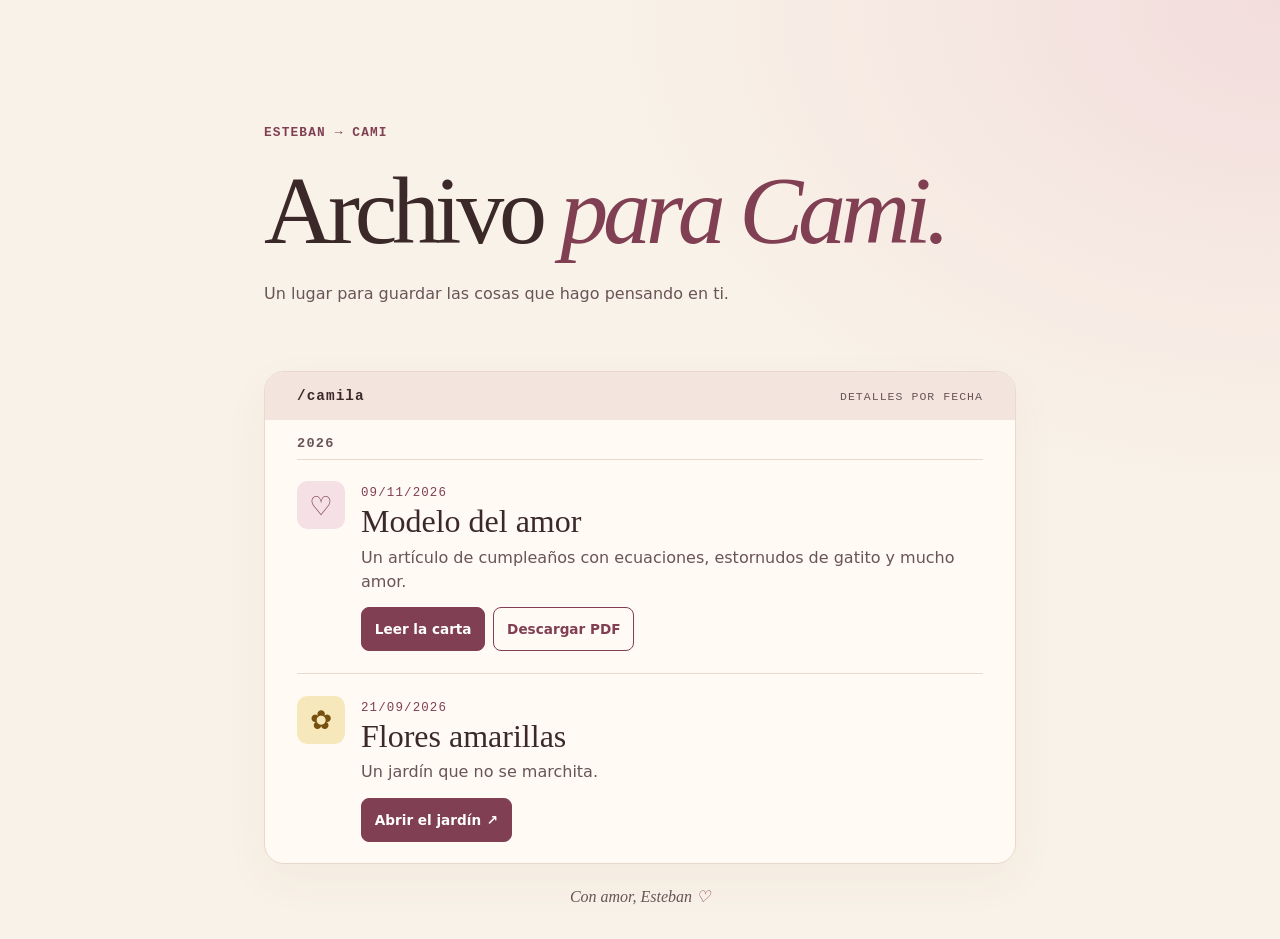
==== commit beeab278: "Download the birthday letter as a PDF" ====
--- a/camila/index.html
+++ b/camila/index.html
@@ -32,7 +32,7 @@
               <p>Un artículo de cumpleaños con ecuaciones, estornudos de gatito y mucho amor.</p>
               <div class="actions">
                 <a class="button" href="./birthday/2026-11-09/Modelo_del_Amor_Cami.pdf">Leer la carta</a>
-                <a class="button secondary" href="./birthday/2026-11-09/Modelo_del_Amor_Cami.tex" download>Descargar .tex</a>
+                <a class="button secondary" href="./birthday/2026-11-09/Modelo_del_Amor_Cami.pdf" download>Descargar PDF</a>
               </div>
             </div>
           </li>
